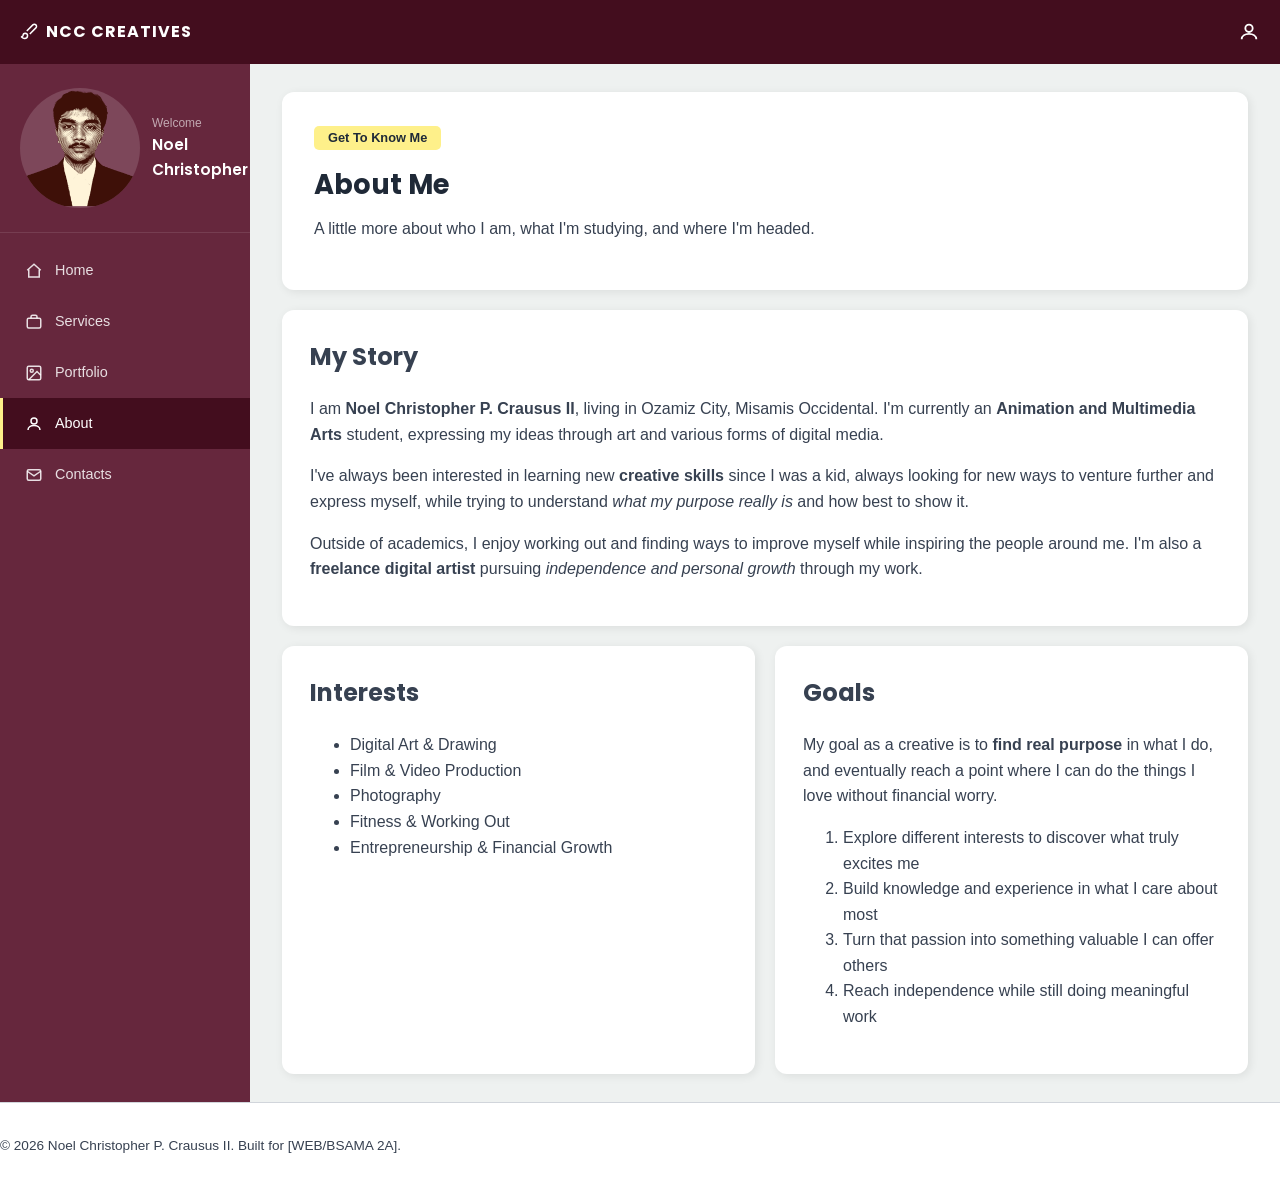
==== about.html @ 413b67ab "Add files via upload" ====
<!DOCTYPE html>
<html lang="en">

<head>
  <meta charset="UTF-8">
  <meta name="viewport" content="width=device-width, initial-scale=1.0">
  <title>About | NCC Creatives</title>

  <link href="https://fonts.googleapis.com/css2?family=Poppins:wght@400;500;600;700&display=swap" rel="stylesheet">
  <link rel="stylesheet" href="styles.css">
</head>

<body>

  <!-- ===== TOP BAR ===== -->
  <header class="topbar">
    <button class="menu-toggle" id="menuToggle" aria-label="Toggle menu">
      <svg width="22" height="22" viewBox="0 0 24 24" fill="none" stroke="currentColor" stroke-width="2">
        <line x1="3" y1="6" x2="21" y2="6"/><line x1="3" y1="12" x2="21" y2="12"/><line x1="3" y1="18" x2="21" y2="18"/>
      </svg>
    </button>
    <span class="topbar-brand">
      <svg width="18" height="18" viewBox="0 0 24 24" fill="none" stroke="currentColor" stroke-width="2" style="vertical-align: -3px; margin-right: 4px;">
        <path d="M9.06 11.9l8.07-8.06a2.85 2.85 0 1 1 4.03 4.03l-8.06 8.08"/>
        <path d="M7.07 14.94c-1.66 0-3 1.35-3 3.02 0 1.33-2.5 1.52-2 2.02 1.08 1.1 2.49 2.02 4 2.02 2.2 0 4-1.8 4-4.04a3.01 3.01 0 0 0-3-3.02z"/>
      </svg>
      NCC CREATIVES
    </span>
    <div class="topbar-user">
      <svg width="22" height="22" viewBox="0 0 24 24" fill="none" stroke="currentColor" stroke-width="2">
        <circle cx="12" cy="8" r="4"/><path d="M4 20c0-4 4-6 8-6s8 2 8 6"/>
      </svg>
    </div>
  </header>

  <div class="dashboard-body">

    <!-- ===== SIDEBAR ===== -->
    <aside class="sidebar" id="sidebar">

      <div class="profile-block">
        <img src="images/profile-photo.png" alt="Noel Christopher posed for a friendly personal profile portrait against a simple background" class="profile-avatar">
        <div>
          <p class="welcome-label">Welcome</p>
          <p class="profile-name">Noel Christopher</p>
        </div>
      </div>

      <nav class="sidebar-nav">
        <a href="index.html" class="sidebar-link">
          <svg class="icon" width="18" height="18" viewBox="0 0 24 24" fill="none" stroke="currentColor" stroke-width="2"><path d="M3 11l9-8 9 8"/><path d="M5 10v10h14V10"/></svg>
          Home
        </a>
        <a href="services.html" class="sidebar-link">
          <svg class="icon" width="18" height="18" viewBox="0 0 24 24" fill="none" stroke="currentColor" stroke-width="2"><rect x="3" y="7" width="18" height="13" rx="2"/><path d="M8 7V5a2 2 0 0 1 2-2h4a2 2 0 0 1 2 2v2"/></svg>
          Services
        </a>
        <a href="portfolio.html" class="sidebar-link">
          <svg class="icon" width="18" height="18" viewBox="0 0 24 24" fill="none" stroke="currentColor" stroke-width="2"><rect x="3" y="3" width="18" height="18" rx="2"/><circle cx="9" cy="9" r="2"/><path d="M21 15l-5-5L5 21"/></svg>
          Portfolio
        </a>
        <a href="about.html" class="sidebar-link active">
          <svg class="icon" width="18" height="18" viewBox="0 0 24 24" fill="none" stroke="currentColor" stroke-width="2"><circle cx="12" cy="8" r="4"/><path d="M4 20c0-4 4-6 8-6s8 2 8 6"/></svg>
          About
        </a>
        <a href="contacts.html" class="sidebar-link">
          <svg class="icon" width="18" height="18" viewBox="0 0 24 24" fill="none" stroke="currentColor" stroke-width="2"><rect x="3" y="5" width="18" height="14" rx="2"/><path d="M3 7l9 6 9-6"/></svg>
          Contacts
        </a>
      </nav>
    </aside>

    <!-- ===== MAIN CONTENT ===== -->
    <main class="dashboard-content">

      <!-- ===== JUMBOTRON ===== -->
      <div class="jumbotron">
        <span class="eyebrow">Get To Know Me</span>
        <h1>About Me</h1>
        <p class="lead">
          A little more about who I am, what I'm studying, and where I'm headed.
        </p>
      </div>

      <div class="info-card">
        <h2><span class="eyebrow">My Story</span></h2>
        <p>
          I am <strong>Noel Christopher P. Crausus II</strong>, living in Ozamiz City,
          Misamis Occidental. I'm currently an <strong>Animation and Multimedia Arts</strong>
          student, expressing my ideas through art and various forms of digital media.
        </p>
        <p>
          I've always been interested in learning new <strong>creative skills</strong> since
          I was a kid, always looking for new ways to venture further and express myself,
          while trying to understand <i>what my purpose really is</i> and how best to show it.
        </p>
        <p>
          Outside of academics, I enjoy working out and finding ways to improve myself while
          inspiring the people around me. I'm also a <strong>freelance digital artist</strong>
          pursuing <i>independence and personal growth</i> through my work.
        </p>
      </div>

      <div class="info-row">
        <div class="info-card">
          <h2><span class="eyebrow">Interests</span></h2>
          <ul class="about-list">
            <li>Digital Art &amp; Drawing</li>
            <li>Film &amp; Video Production</li>
            <li>Photography</li>
            <li>Fitness &amp; Working Out</li>
            <li>Entrepreneurship &amp; Financial Growth</li>
          </ul>
        </div>

        <div class="info-card">
          <h2><span class="eyebrow">Goals</span></h2>
          <p style="margin-top: 0;">
            My goal as a creative is to <strong>find real purpose</strong> in what I do, and
            eventually reach a point where I can do the things I love without financial worry.
          </p>
          <ol class="about-list">
            <li>Explore different interests to discover what truly excites me</li>
            <li>Build knowledge and experience in what I care about most</li>
            <li>Turn that passion into something valuable I can offer others</li>
            <li>Reach independence while still doing meaningful work</li>
          </ol>
        </div>
      </div>

    </main>

  </div>

  <!-- ===== FOOTER  ===== -->
  <footer class="site-footer text-center">
    <p class="mb-0">&copy; 2026 Noel Christopher P. Crausus II. Built for [WEB/BSAMA 2A].</p>
  </footer>

  <script>
    document.getElementById('menuToggle').addEventListener('click', function () {
      document.getElementById('sidebar').classList.toggle('open');
    });
  </script>

</body>
</html>
---- styles.css ----
:root {
  --topbar: #430d1e;       
  --sidebar-bg: #66273d;  
  --sidebar-active: #430d1e; 
  --content-bg: #eef1f0;  
  --card-bg: #ffffff;
  --ink: #1f2937;
  --text: #374151;
  --muted: #9ca3af;
  --accent: #fef08a;      
  --line: #d1d5db;
  --radius: 12px;
  --shadow: 2px 2px 10px rgba(0, 0, 0, 0.08);
}

* { box-sizing: border-box; }

body {
  margin: 0;
  background: var(--content-bg);
  color: var(--text);
  font-family: Arial, sans-serif;
  line-height: 1.6;
}

h1, h2, h3, .topbar-brand, .profile-name { font-family: 'Poppins', sans-serif; }

a { text-decoration: none; }

/* ---------- Top bar ---------- */

.topbar {
  height: 64px;
  background: var(--topbar);
  color: #ffffff;
  display: flex;
  align-items: center;
  justify-content: space-between;
  padding: 0 20px;
}

.menu-toggle {
  background: none;
  border: none;
  color: #ffffff;
  cursor: pointer;
  display: none; 
}

.topbar-brand {
  font-weight: 700;
  letter-spacing: 1px;
  font-size: 1rem;
}

.topbar-user { display: flex; align-items: center; }

/* ---------- Dashboard body: sidebar + content ---------- */

.dashboard-body {
  display: flex;
  align-items: stretch;
  min-height: calc(100vh - 64px);
}

/* ---------- Sidebar ---------- */
.sidebar {
  width: 250px;
  flex-shrink: 0;
  background: var(--sidebar-bg);
  color: #ffffff;
  padding: 24px 0;
}

.profile-block {
  display: flex;
  align-items: center;
  gap: 12px;
  padding: 0 20px 24px;
  border-bottom: 1px solid rgba(255, 255, 255, 0.1);
  margin-bottom: 12px;
}

.profile-avatar {
  width: 120px;
  height: 120px;
  border-radius: 50%;
  object-fit: cover;
  background: rgba(255, 255, 255, 0.15); 
}

.welcome-label {
  margin: 0;
  font-size: 0.75rem;
  color: rgba(255, 255, 255, 0.6);
}

.profile-name {
  margin: 0;
  font-weight: 600;
  font-size: 0.95rem;
}

.sidebar-nav {
  display: flex;
  flex-direction: column;
}

.sidebar-link {
  display: flex;
  align-items: center;
  gap: 12px;
  padding: 14px 22px;
  color: rgba(255, 255, 255, 0.85);
  font-weight: 500;
  font-size: 0.9rem;
  border-left: 3px solid transparent;
  transition: background 0.15s ease;
}

.sidebar-link .icon { flex-shrink: 0; }
.sidebar-link:hover {
  background: rgba(255, 255, 255, 0.06);
}

.sidebar-link.active {
  background: var(--sidebar-active);
  border-left: 3px solid var(--accent);
  color: #ffffff;
}

/* ---------- Main content ---------- */

.dashboard-content {
  flex: 1;
  padding: 28px 32px;
  display: flex;
  flex-direction: column;
  gap: 20px;
}

/* ---------- Jumbotron ---------- */

.jumbotron {
  background: var(--card-bg);
  border-radius: var(--radius);
  box-shadow: var(--shadow);
  padding: 2rem;
}

.jumbotron h1 {
  color: var(--ink);
  font-size: 1.7rem;
  margin: 0 0 0.6rem;
}

.jumbotron .lead {
  margin: 0 0 1rem;
}

.jumbotron .eyebrow {
  display: inline-block;
  background-color: var(--accent);
  border-radius: 5px;
  padding: 2px 14px;
  font-size: 0.8rem;
  font-weight: 700;
  color: var(--ink);
  margin-bottom: 0.8rem;
}

/* ---------- Info cards ---------- */

.info-card {
  background: var(--card-bg);
  border-radius: var(--radius);
  box-shadow: var(--shadow);
  padding: 1.75rem;
}

.info-card h2 { margin-top: 0; }
.info-card.small { text-align: center; flex: 1; }
.info-card.small h3 { margin: 0 0 4px; color: var(--ink); }
.info-card.small p { margin: 0; color: var(--muted); font-size: 0.9rem; }

.info-row {
  display: flex;
  gap: 20px;
  flex-wrap: wrap;
}

.info-row .info-card {
  flex: 1;
}

/* ---------- Buttons ---------- */

.btn-accent, .btn-outline-light-custom {
  display: inline-block;
  padding: 0.6rem 1.4rem;
  border-radius: 5px;
  font-weight: 600;
  margin-right: 0.5rem;
  margin-top: 0.4rem;
}

.btn-accent {
  background: var(--accent);
  color: var(--ink);
  border: 1px solid var(--line);
}

.btn-accent:hover { background: #fde047; }
.btn-outline-light-custom {
  border: 1px solid var(--line);
  color: var(--ink);
  background: #ffffff;
}

/* ---------- Portfolio Fix ----------- */

.portfolio-grid {
  display: grid;
  grid-template-columns: repeat(auto-fill, minmax(260px, 300px));
  gap: 32px;   
  max-width: 900px;
}

.portfolio-item {
  padding: 12px;
}

.portfolio-item img {
  width: 100%;
  height: 400px;
  object-fit: cover;
  border-radius: 6px;
}

/* ---------- Footer ---------- */

.site-footer {
  background: var(--card-bg);
  border-top: 1px solid var(--line);
  color: var(--text);
  padding: 1.2rem 0;
  font-size: 0.85rem;
}

/* ---------- Responsive: hamburger ---------- */

@media (max-width: 768px) {
  .menu-toggle { display: block; }
  .dashboard-body { position: relative; }
  .sidebar {
    position: absolute;
    top: 0;
    left: 0;
    height: 100%;
    transform: translateX(-100%);
    transition: transform 0.2s ease;
    z-index: 10;
  }
  .sidebar.open { transform: translateX(0); }
  .info-row { flex-direction: column; }
}
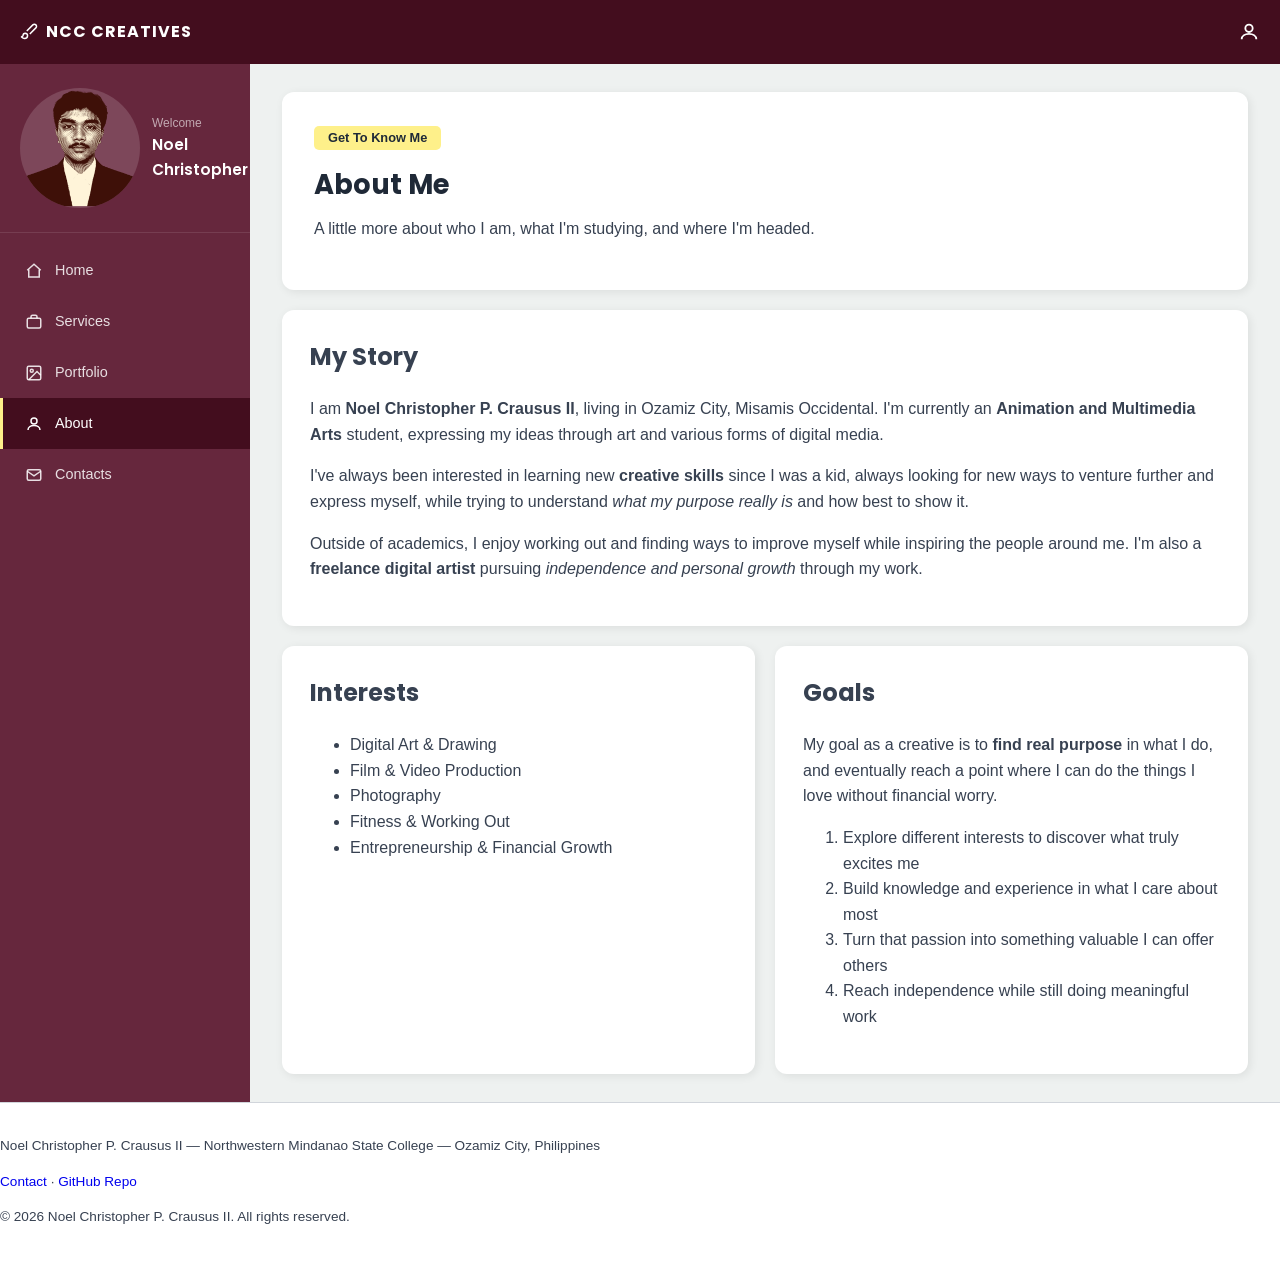
==== commit 7df2caa0: "Update about.html" ====
--- a/about.html
+++ b/about.html
@@ -7,6 +7,9 @@
   <title>About | NCC Creatives</title>
 
   <link href="https://fonts.googleapis.com/css2?family=Poppins:wght@400;500;600;700&display=swap" rel="stylesheet">
+  <link rel="icon" type="image/png" sizes="32x32" href="images/favicon-32.png">
+  <link rel="icon" type="image/png" sizes="16x16" href="images/favicon-16.png">
+  <link rel="apple-touch-icon" sizes="180x180" href="images/favicon-180.png">
   <link rel="stylesheet" href="styles.css">
 </head>
 
@@ -134,7 +137,9 @@
 
   <!-- ===== FOOTER  ===== -->
   <footer class="site-footer text-center">
-    <p class="mb-0">&copy; 2026 Noel Christopher P. Crausus II. Built for [WEB/BSAMA 2A].</p>
+    <p class="footer-line">Noel Christopher P. Crausus II &mdash; Northwestern Mindanao State College &mdash; Ozamiz City, Philippines</p>
+    <p class="footer-line"><a href="contacts.html">Contact</a> &middot; <a href="https://github.com/noelccii/ncc-creatives-portfolio" target="_blank" rel="noopener">GitHub Repo</a></p>
+    <p class="mb-0">&copy; 2026 Noel Christopher P. Crausus II. All rights reserved.</p>
   </footer>
 
   <script>
@@ -144,4 +149,4 @@
   </script>
 
 </body>
-</html>+</html>
--- a/styles.css
+++ b/styles.css
@@ -228,6 +228,11 @@
 
 .portfolio-item {
   padding: 12px;
+  transition: transform 0.2s ease;
+}
+
+.portfolio-item:hover {
+  transform: translateY(-4px);
 }
 
 .portfolio-item img {
@@ -263,4 +268,4 @@
   }
   .sidebar.open { transform: translateX(0); }
   .info-row { flex-direction: column; }
-}+}
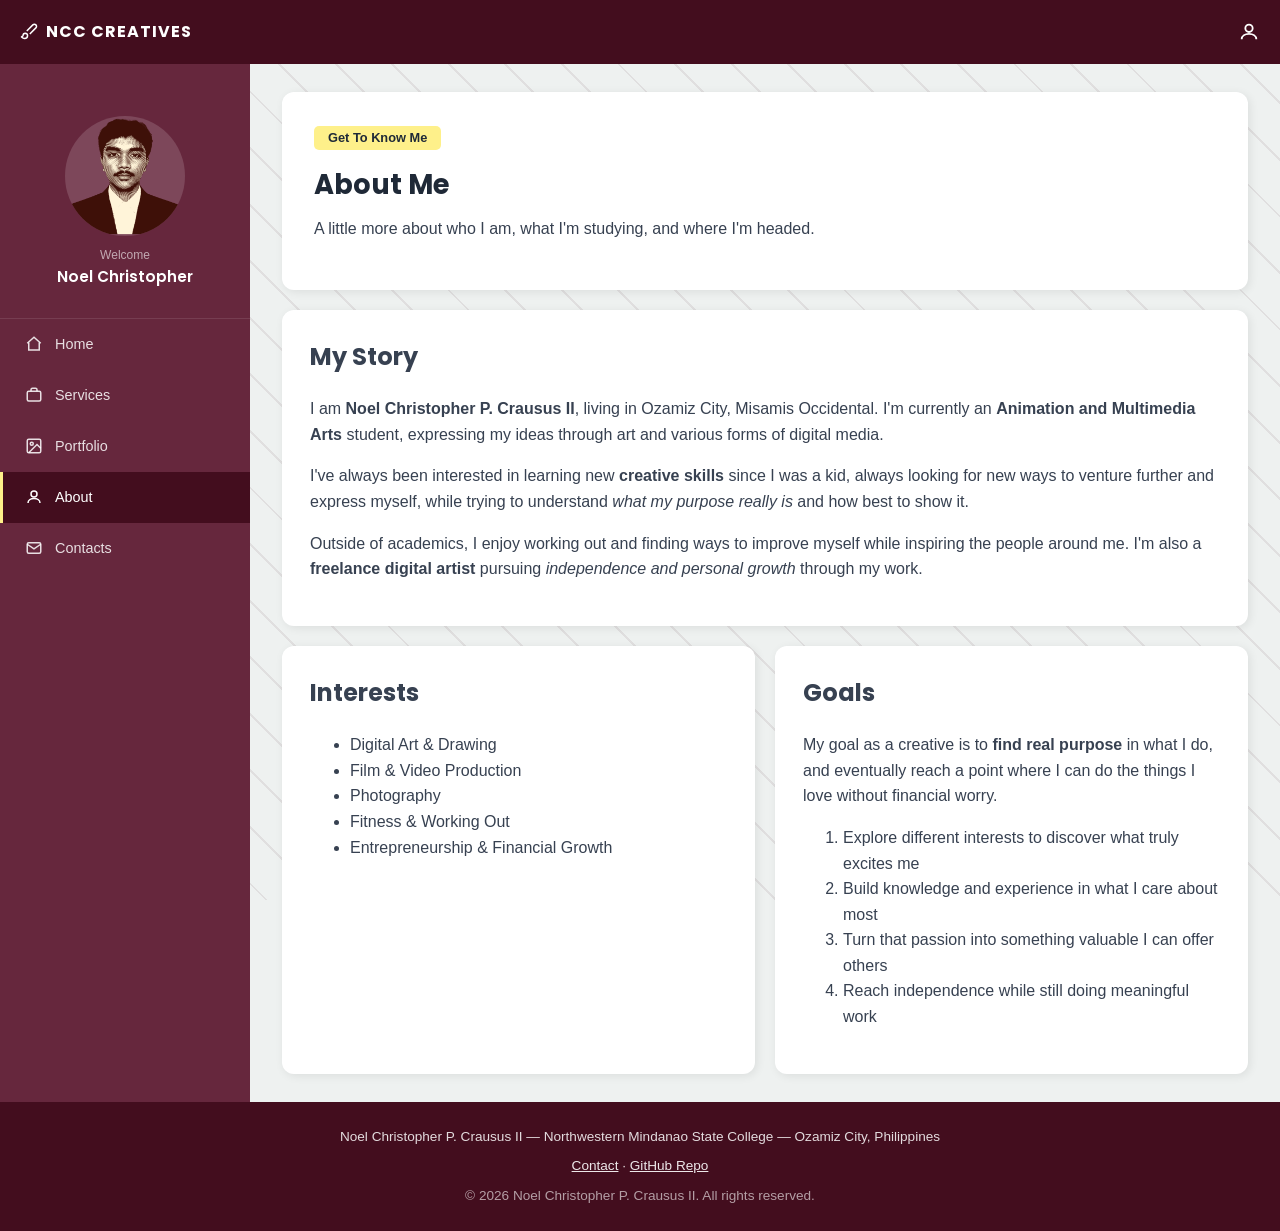
==== commit 9d2b3310: "Update about.html" ====
--- a/about.html
+++ b/about.html
@@ -14,134 +14,136 @@
 </head>
 
 <body>
+  <div class="app-shell">
+    <!-- ===== TOP BAR ===== -->
+    <header class="topbar">
+      <button class="menu-toggle" id="menuToggle" aria-label="Toggle menu">
+        <svg width="22" height="22" viewBox="0 0 24 24" fill="none" stroke="currentColor" stroke-width="2">
+          <line x1="3" y1="6" x2="21" y2="6"/><line x1="3" y1="12" x2="21" y2="12"/><line x1="3" y1="18" x2="21" y2="18"/>
+        </svg>
+      </button>
+      <span class="topbar-brand">
+        <svg width="18" height="18" viewBox="0 0 24 24" fill="none" stroke="currentColor" stroke-width="2" style="vertical-align: -3px; margin-right: 4px;">
+          <path d="M9.06 11.9l8.07-8.06a2.85 2.85 0 1 1 4.03 4.03l-8.06 8.08"/>
+          <path d="M7.07 14.94c-1.66 0-3 1.35-3 3.02 0 1.33-2.5 1.52-2 2.02 1.08 1.1 2.49 2.02 4 2.02 2.2 0 4-1.8 4-4.04a3.01 3.01 0 0 0-3-3.02z"/>
+        </svg>
+        NCC CREATIVES
+      </span>
+      <div class="topbar-user">
+        <svg width="22" height="22" viewBox="0 0 24 24" fill="none" stroke="currentColor" stroke-width="2">
+          <circle cx="12" cy="8" r="4"/><path d="M4 20c0-4 4-6 8-6s8 2 8 6"/>
+        </svg>
+      </div>
+    </header>
+  
+    <div class="dashboard-body">
+  
+      <!-- ===== SIDEBAR ===== -->
+      <aside class="sidebar" id="sidebar">
+  
+        <div class="profile-block">
+          <img src="images/profile-photo.png" alt="Noel Christopher posed for a friendly personal profile portrait against a simple background" class="profile-avatar">
+          <div>
+            <p class="welcome-label">Welcome</p>
+            <p class="profile-name">Noel Christopher</p>
+          </div>
+        </div>
+  
+        <nav class="sidebar-nav">
+          <a href="index.html" class="sidebar-link">
+            <svg class="icon" width="18" height="18" viewBox="0 0 24 24" fill="none" stroke="currentColor" stroke-width="2"><path d="M3 11l9-8 9 8"/><path d="M5 10v10h14V10"/></svg>
+            Home
+          </a>
+          <a href="services.html" class="sidebar-link">
+            <svg class="icon" width="18" height="18" viewBox="0 0 24 24" fill="none" stroke="currentColor" stroke-width="2"><rect x="3" y="7" width="18" height="13" rx="2"/><path d="M8 7V5a2 2 0 0 1 2-2h4a2 2 0 0 1 2 2v2"/></svg>
+            Services
+          </a>
+          <a href="portfolio.html" class="sidebar-link">
+            <svg class="icon" width="18" height="18" viewBox="0 0 24 24" fill="none" stroke="currentColor" stroke-width="2"><rect x="3" y="3" width="18" height="18" rx="2"/><circle cx="9" cy="9" r="2"/><path d="M21 15l-5-5L5 21"/></svg>
+            Portfolio
+          </a>
+          <a href="about.html" class="sidebar-link active">
+            <svg class="icon" width="18" height="18" viewBox="0 0 24 24" fill="none" stroke="currentColor" stroke-width="2"><circle cx="12" cy="8" r="4"/><path d="M4 20c0-4 4-6 8-6s8 2 8 6"/></svg>
+            About
+          </a>
+          <a href="contacts.html" class="sidebar-link">
+            <svg class="icon" width="18" height="18" viewBox="0 0 24 24" fill="none" stroke="currentColor" stroke-width="2"><rect x="3" y="5" width="18" height="14" rx="2"/><path d="M3 7l9 6 9-6"/></svg>
+            Contacts
+          </a>
+        </nav>
+      </aside>
+  
+      <!-- ===== MAIN CONTENT ===== -->
+      <main class="dashboard-content">
+  
+        <!-- ===== JUMBOTRON ===== -->
+        <div class="jumbotron">
+          <span class="eyebrow">Get To Know Me</span>
+          <h1>About Me</h1>
+          <p class="lead">
+            A little more about who I am, what I'm studying, and where I'm headed.
+          </p>
+        </div>
+  
+        <div class="info-card">
+          <h2><span class="eyebrow">My Story</span></h2>
+          <p>
+            I am <strong>Noel Christopher P. Crausus II</strong>, living in Ozamiz City,
+            Misamis Occidental. I'm currently an <strong>Animation and Multimedia Arts</strong>
+            student, expressing my ideas through art and various forms of digital media.
+          </p>
+          <p>
+            I've always been interested in learning new <strong>creative skills</strong> since
+            I was a kid, always looking for new ways to venture further and express myself,
+            while trying to understand <i>what my purpose really is</i> and how best to show it.
+          </p>
+          <p>
+            Outside of academics, I enjoy working out and finding ways to improve myself while
+            inspiring the people around me. I'm also a <strong>freelance digital artist</strong>
+            pursuing <i>independence and personal growth</i> through my work.
+          </p>
+        </div>
+  
+        <div class="info-row">
+          <div class="info-card">
+            <h2><span class="eyebrow">Interests</span></h2>
+            <ul class="about-list">
+              <li>Digital Art &amp; Drawing</li>
+              <li>Film &amp; Video Production</li>
+              <li>Photography</li>
+              <li>Fitness &amp; Working Out</li>
+              <li>Entrepreneurship &amp; Financial Growth</li>
+            </ul>
+          </div>
+  
+          <div class="info-card">
+            <h2><span class="eyebrow">Goals</span></h2>
+            <p style="margin-top: 0;">
+              My goal as a creative is to <strong>find real purpose</strong> in what I do, and
+              eventually reach a point where I can do the things I love without financial worry.
+            </p>
+            <ol class="about-list">
+              <li>Explore different interests to discover what truly excites me</li>
+              <li>Build knowledge and experience in what I care about most</li>
+              <li>Turn that passion into something valuable I can offer others</li>
+              <li>Reach independence while still doing meaningful work</li>
+            </ol>
+          </div>
+        </div>
+  
+      </main>
+  
+    </div>
+  
+    <!-- ===== FOOTER  ===== -->
+    <footer class="site-footer text-center">
+      <p class="footer-line">Noel Christopher P. Crausus II &mdash; Northwestern Mindanao State College &mdash; Ozamiz City, Philippines</p>
+      <p class="footer-line"><a href="contacts.html">Contact</a> &middot; <a href="https://github.com/noelccii/ncc-creatives-portfolio" target="_blank" rel="noopener">GitHub Repo</a></p>
+      <p class="mb-0">&copy; 2026 Noel Christopher P. Crausus II. All rights reserved.</p>
+    </footer>
 
-  <!-- ===== TOP BAR ===== -->
-  <header class="topbar">
-    <button class="menu-toggle" id="menuToggle" aria-label="Toggle menu">
-      <svg width="22" height="22" viewBox="0 0 24 24" fill="none" stroke="currentColor" stroke-width="2">
-        <line x1="3" y1="6" x2="21" y2="6"/><line x1="3" y1="12" x2="21" y2="12"/><line x1="3" y1="18" x2="21" y2="18"/>
-      </svg>
-    </button>
-    <span class="topbar-brand">
-      <svg width="18" height="18" viewBox="0 0 24 24" fill="none" stroke="currentColor" stroke-width="2" style="vertical-align: -3px; margin-right: 4px;">
-        <path d="M9.06 11.9l8.07-8.06a2.85 2.85 0 1 1 4.03 4.03l-8.06 8.08"/>
-        <path d="M7.07 14.94c-1.66 0-3 1.35-3 3.02 0 1.33-2.5 1.52-2 2.02 1.08 1.1 2.49 2.02 4 2.02 2.2 0 4-1.8 4-4.04a3.01 3.01 0 0 0-3-3.02z"/>
-      </svg>
-      NCC CREATIVES
-    </span>
-    <div class="topbar-user">
-      <svg width="22" height="22" viewBox="0 0 24 24" fill="none" stroke="currentColor" stroke-width="2">
-        <circle cx="12" cy="8" r="4"/><path d="M4 20c0-4 4-6 8-6s8 2 8 6"/>
-      </svg>
-    </div>
-  </header>
-
-  <div class="dashboard-body">
-
-    <!-- ===== SIDEBAR ===== -->
-    <aside class="sidebar" id="sidebar">
-
-      <div class="profile-block">
-        <img src="images/profile-photo.png" alt="Noel Christopher posed for a friendly personal profile portrait against a simple background" class="profile-avatar">
-        <div>
-          <p class="welcome-label">Welcome</p>
-          <p class="profile-name">Noel Christopher</p>
-        </div>
-      </div>
-
-      <nav class="sidebar-nav">
-        <a href="index.html" class="sidebar-link">
-          <svg class="icon" width="18" height="18" viewBox="0 0 24 24" fill="none" stroke="currentColor" stroke-width="2"><path d="M3 11l9-8 9 8"/><path d="M5 10v10h14V10"/></svg>
-          Home
-        </a>
-        <a href="services.html" class="sidebar-link">
-          <svg class="icon" width="18" height="18" viewBox="0 0 24 24" fill="none" stroke="currentColor" stroke-width="2"><rect x="3" y="7" width="18" height="13" rx="2"/><path d="M8 7V5a2 2 0 0 1 2-2h4a2 2 0 0 1 2 2v2"/></svg>
-          Services
-        </a>
-        <a href="portfolio.html" class="sidebar-link">
-          <svg class="icon" width="18" height="18" viewBox="0 0 24 24" fill="none" stroke="currentColor" stroke-width="2"><rect x="3" y="3" width="18" height="18" rx="2"/><circle cx="9" cy="9" r="2"/><path d="M21 15l-5-5L5 21"/></svg>
-          Portfolio
-        </a>
-        <a href="about.html" class="sidebar-link active">
-          <svg class="icon" width="18" height="18" viewBox="0 0 24 24" fill="none" stroke="currentColor" stroke-width="2"><circle cx="12" cy="8" r="4"/><path d="M4 20c0-4 4-6 8-6s8 2 8 6"/></svg>
-          About
-        </a>
-        <a href="contacts.html" class="sidebar-link">
-          <svg class="icon" width="18" height="18" viewBox="0 0 24 24" fill="none" stroke="currentColor" stroke-width="2"><rect x="3" y="5" width="18" height="14" rx="2"/><path d="M3 7l9 6 9-6"/></svg>
-          Contacts
-        </a>
-      </nav>
-    </aside>
-
-    <!-- ===== MAIN CONTENT ===== -->
-    <main class="dashboard-content">
-
-      <!-- ===== JUMBOTRON ===== -->
-      <div class="jumbotron">
-        <span class="eyebrow">Get To Know Me</span>
-        <h1>About Me</h1>
-        <p class="lead">
-          A little more about who I am, what I'm studying, and where I'm headed.
-        </p>
-      </div>
-
-      <div class="info-card">
-        <h2><span class="eyebrow">My Story</span></h2>
-        <p>
-          I am <strong>Noel Christopher P. Crausus II</strong>, living in Ozamiz City,
-          Misamis Occidental. I'm currently an <strong>Animation and Multimedia Arts</strong>
-          student, expressing my ideas through art and various forms of digital media.
-        </p>
-        <p>
-          I've always been interested in learning new <strong>creative skills</strong> since
-          I was a kid, always looking for new ways to venture further and express myself,
-          while trying to understand <i>what my purpose really is</i> and how best to show it.
-        </p>
-        <p>
-          Outside of academics, I enjoy working out and finding ways to improve myself while
-          inspiring the people around me. I'm also a <strong>freelance digital artist</strong>
-          pursuing <i>independence and personal growth</i> through my work.
-        </p>
-      </div>
-
-      <div class="info-row">
-        <div class="info-card">
-          <h2><span class="eyebrow">Interests</span></h2>
-          <ul class="about-list">
-            <li>Digital Art &amp; Drawing</li>
-            <li>Film &amp; Video Production</li>
-            <li>Photography</li>
-            <li>Fitness &amp; Working Out</li>
-            <li>Entrepreneurship &amp; Financial Growth</li>
-          </ul>
-        </div>
-
-        <div class="info-card">
-          <h2><span class="eyebrow">Goals</span></h2>
-          <p style="margin-top: 0;">
-            My goal as a creative is to <strong>find real purpose</strong> in what I do, and
-            eventually reach a point where I can do the things I love without financial worry.
-          </p>
-          <ol class="about-list">
-            <li>Explore different interests to discover what truly excites me</li>
-            <li>Build knowledge and experience in what I care about most</li>
-            <li>Turn that passion into something valuable I can offer others</li>
-            <li>Reach independence while still doing meaningful work</li>
-          </ol>
-        </div>
-      </div>
-
-    </main>
-
-  </div>
-
-  <!-- ===== FOOTER  ===== -->
-  <footer class="site-footer text-center">
-    <p class="footer-line">Noel Christopher P. Crausus II &mdash; Northwestern Mindanao State College &mdash; Ozamiz City, Philippines</p>
-    <p class="footer-line"><a href="contacts.html">Contact</a> &middot; <a href="https://github.com/noelccii/ncc-creatives-portfolio" target="_blank" rel="noopener">GitHub Repo</a></p>
-    <p class="mb-0">&copy; 2026 Noel Christopher P. Crausus II. All rights reserved.</p>
-  </footer>
-
+  </div>       
+  
   <script>
     document.getElementById('menuToggle').addEventListener('click', function () {
       document.getElementById('sidebar').classList.toggle('open');
--- a/styles.css
+++ b/styles.css
@@ -23,9 +23,55 @@
   line-height: 1.6;
 }
 
+/* ---------- Moving diagonal line background ---------- */
+
+body {
+  position: relative;
+}
+
+body::before {
+  content: "";
+  position: fixed;
+  top: 0;
+  left: -50%;
+  width: 200%;
+  height: 100%;
+  background: repeating-linear-gradient(
+    45deg,
+    rgba(67, 13, 30, 0.08) 0px,
+    rgba(67, 13, 30, 0.08) 2px,
+    transparent 2px,
+    transparent 40px
+  );
+  animation: sweepLines 10s linear infinite;
+  z-index: -1;
+  pointer-events: none;
+}
+
+@keyframes vintageIn {
+  0%   { opacity: 0;    transform: translateY(10px); filter: brightness(0.85); }
+  20%  { opacity: 0.3;  transform: translateY(8px); }
+  45%  { opacity: 0.55; transform: translateY(5px);  filter: brightness(0.95); }
+  70%  { opacity: 0.8;  transform: translateY(2px); }
+  100% { opacity: 1;    transform: translateY(0);    filter: brightness(1); }
+}
+
+.sidebar,
+.dashboard-content {
+  animation: vintageIn 0.6s steps(6, end) forwards;
+}
+
+@keyframes sweepLines {
+  0%   { transform: translateX(0) translateY(0); }
+  100% { transform: translateX(-200px) translateY(-200px); }
+}
+
+/*---------- tung sahur -----------*/
+
 h1, h2, h3, .topbar-brand, .profile-name { font-family: 'Poppins', sans-serif; }
 
 a { text-decoration: none; }
+
 
 /* ---------- Top bar ---------- */
 
@@ -72,13 +118,26 @@
   padding: 24px 0;
 }
 
+.sidebar-link {
+  transition: filter 0.15s ease, background-color 0.15s ease;
+}
+
+.sidebar-link:hover {
+  filter: brightness(1.15); 
+}
+
+.sidebar-link:active {
+  filter: brightness(0.8); 
+}
+
 .profile-block {
   display: flex;
+  flex-direction: column; 
   align-items: center;
-  gap: 12px;
-  padding: 0 20px 24px;
+  text-align: center;
+  gap: 10px;
+  padding: 28px 24px;
   border-bottom: 1px solid rgba(255, 255, 255, 0.1);
-  margin-bottom: 12px;
 }
 
 .profile-avatar {
@@ -176,6 +235,12 @@
   border-radius: var(--radius);
   box-shadow: var(--shadow);
   padding: 1.75rem;
+  transition: transform 0.2s ease, box-shadow 0.2s ease;
+}
+
+.info-card:hover {
+  transform: translateY(-4px);
+  box-shadow: 4px 6px 16px rgba(0, 0, 0, 0.15);
 }
 
 .info-card h2 { margin-top: 0; }
@@ -204,10 +269,22 @@
   margin-top: 0.4rem;
 }
 
+.btn-outline-light-custom {
+  border: 1px solid var(--line);
+  color: var(--ink);
+  background: #ffffff;
+  transition: background 0.2s ease;
+}
+
+.btn-outline-light-custom:hover {
+  background: #e5e7eb;
+}
+
 .btn-accent {
   background: var(--accent);
   color: var(--ink);
   border: 1px solid var(--line);
+  transition: background 0.2s ease;
 }
 
 .btn-accent:hover { background: #fde047; }
@@ -221,18 +298,32 @@
 
 .portfolio-grid {
   display: grid;
-  grid-template-columns: repeat(auto-fill, minmax(260px, 300px));
-  gap: 32px;   
-  max-width: 900px;
+  grid-template-columns: repeat(3, 1fr);
+  gap: 32px;
+  max-width: 1100px;
+}
+
+.portfolio-item-wide {
+  grid-column: 1 / -1;
+}
+
+@media (max-width: 768px) {
+  .portfolio-grid {
+    grid-template-columns: 1fr;
+  }
 }
 
 .portfolio-item {
   padding: 12px;
-  transition: transform 0.2s ease;
+  background: var(--card-bg);
+  border-radius: var(--radius);
+  box-shadow: var(--shadow);
+  transition: transform 0.2s ease, box-shadow 0.2s ease;
 }
 
 .portfolio-item:hover {
   transform: translateY(-4px);
+  box-shadow: 4px 6px 16px rgba(0, 0, 0, 0.15);
 }
 
 .portfolio-item img {
@@ -245,11 +336,94 @@
 /* ---------- Footer ---------- */
 
 .site-footer {
-  background: var(--card-bg);
-  border-top: 1px solid var(--line);
-  color: var(--text);
-  padding: 1.2rem 0;
+  background: var(--topbar);
+  color: rgba(255, 255, 255, 0.85);
+  padding: 1.5rem 20px;
   font-size: 0.85rem;
+  text-align: center;
+}
+
+.footer-line {
+  margin: 0 0 8px;
+}
+
+.footer-line a {
+  color: rgba(255, 255, 255, 0.9);
+  text-decoration: underline;
+}
+
+.footer-line a:hover {
+  color: var(--accent);
+}
+
+.mb-0 {
+  margin: 0;
+  color: rgba(255, 255, 255, 0.6);
+}
+
+/* ---------- Contact Form ---------- */
+
+.contact-form {
+  display: flex;
+  flex-direction: column;
+  gap: 20px;
+  margin-top: 0.5rem;
+}
+
+.form-group {
+  display: flex;
+  flex-direction: column;
+  gap: 6px;
+}
+
+.contact-form label {
+  font-weight: 600;
+  font-size: 0.85rem;
+  color: var(--ink);
+}
+
+.contact-form input,
+.contact-form textarea {
+  width: 100%;
+  padding: 14px 16px;
+  border: 1px solid var(--line);
+  border-radius: 10px;
+  font-family: Arial, sans-serif;
+  font-size: 0.95rem;
+  color: var(--ink);
+  background: #fafafa;
+  transition: border-color 0.2s ease, box-shadow 0.2s ease, background 0.2s ease;
+}
+
+.contact-form input:focus,
+.contact-form textarea:focus {
+  outline: none;
+  border-color: var(--sidebar-bg);
+  box-shadow: 0 0 0 3px rgba(102, 39, 61, 0.15);
+  background: #ffffff;
+}
+
+.contact-form textarea {
+  resize: vertical;
+  min-height: 140px;
+}
+
+.contact-form .btn-accent {
+  align-self: flex-start;
+  padding: 0.85rem 2rem;
+  font-size: 0.95rem;
+  border: none;
+  cursor: pointer;
+  margin-top: 0.5rem;
+}
+
+.contact-form .arrow {
+  display: inline-block;
+  transition: transform 0.2s ease;
+}
+
+.contact-form .btn-accent:hover .arrow {
+  transform: translateX(4px);
 }
 
 /* ---------- Responsive: hamburger ---------- */
